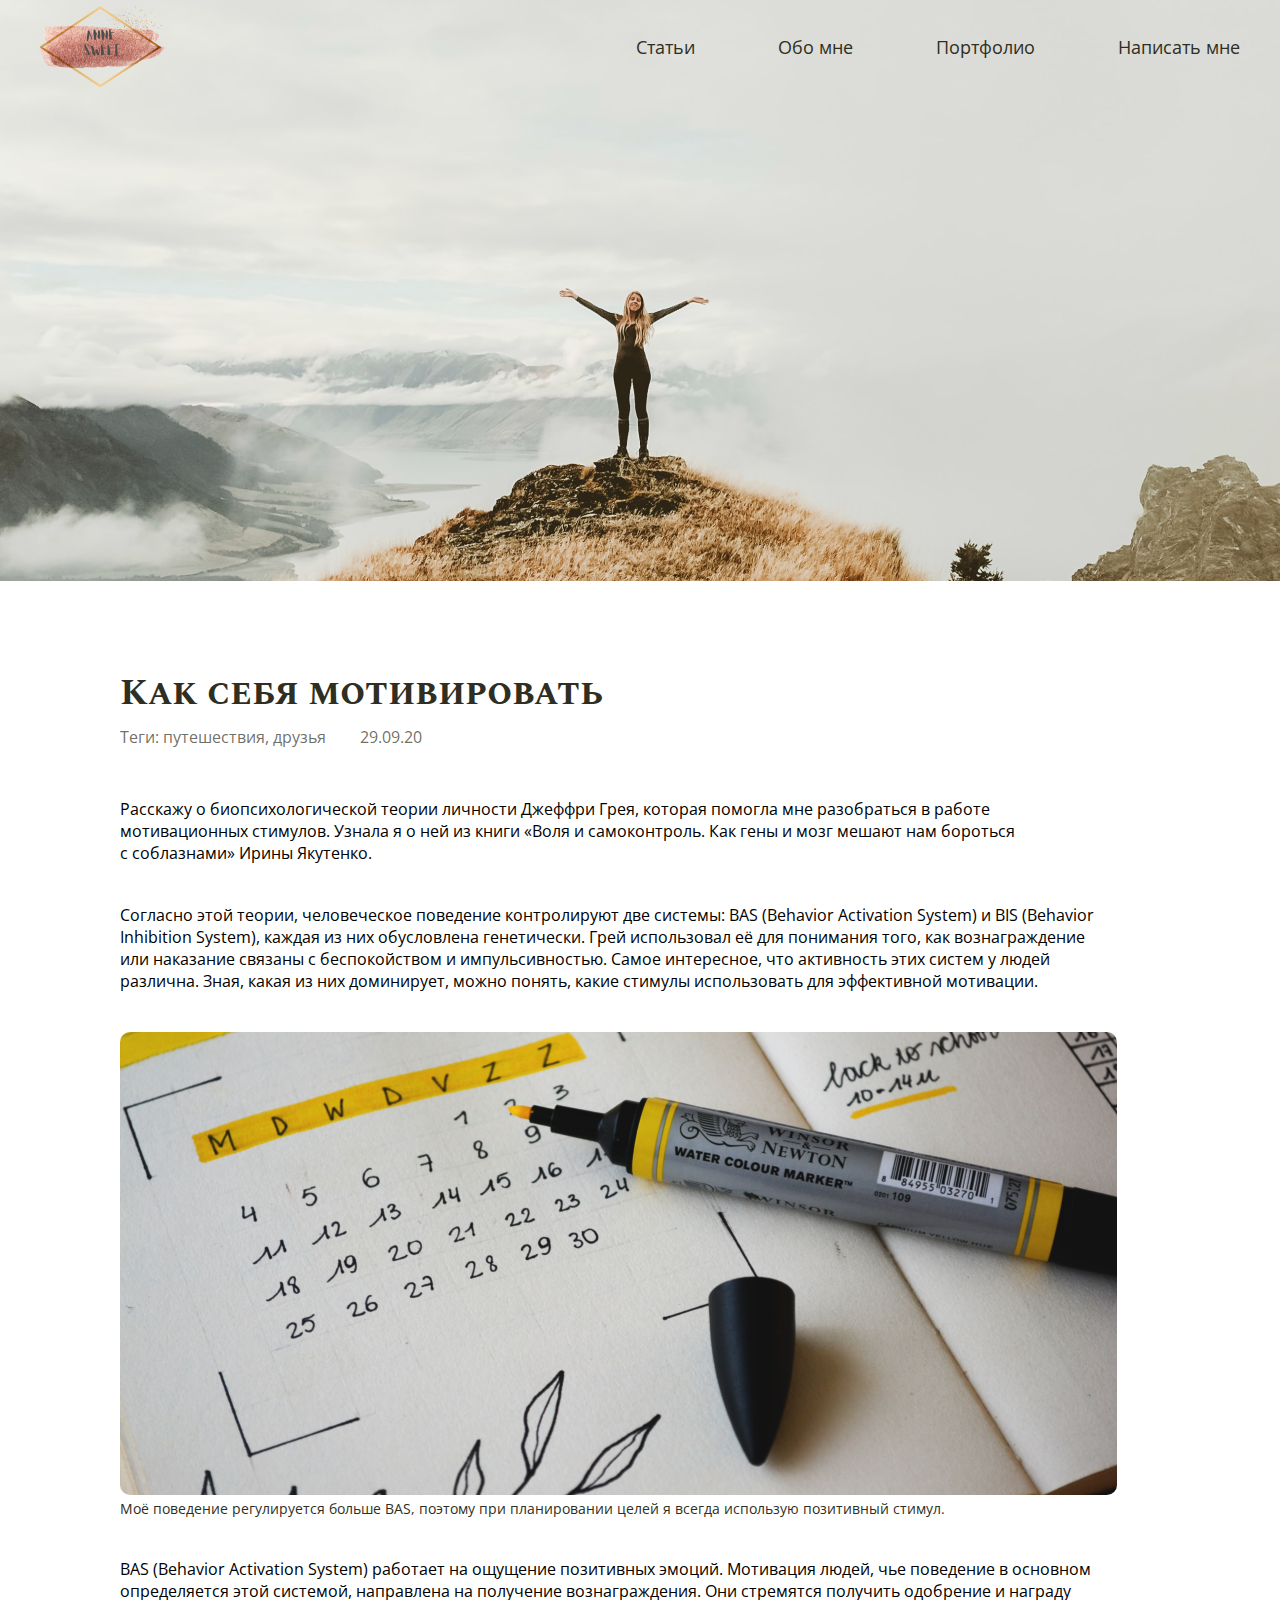
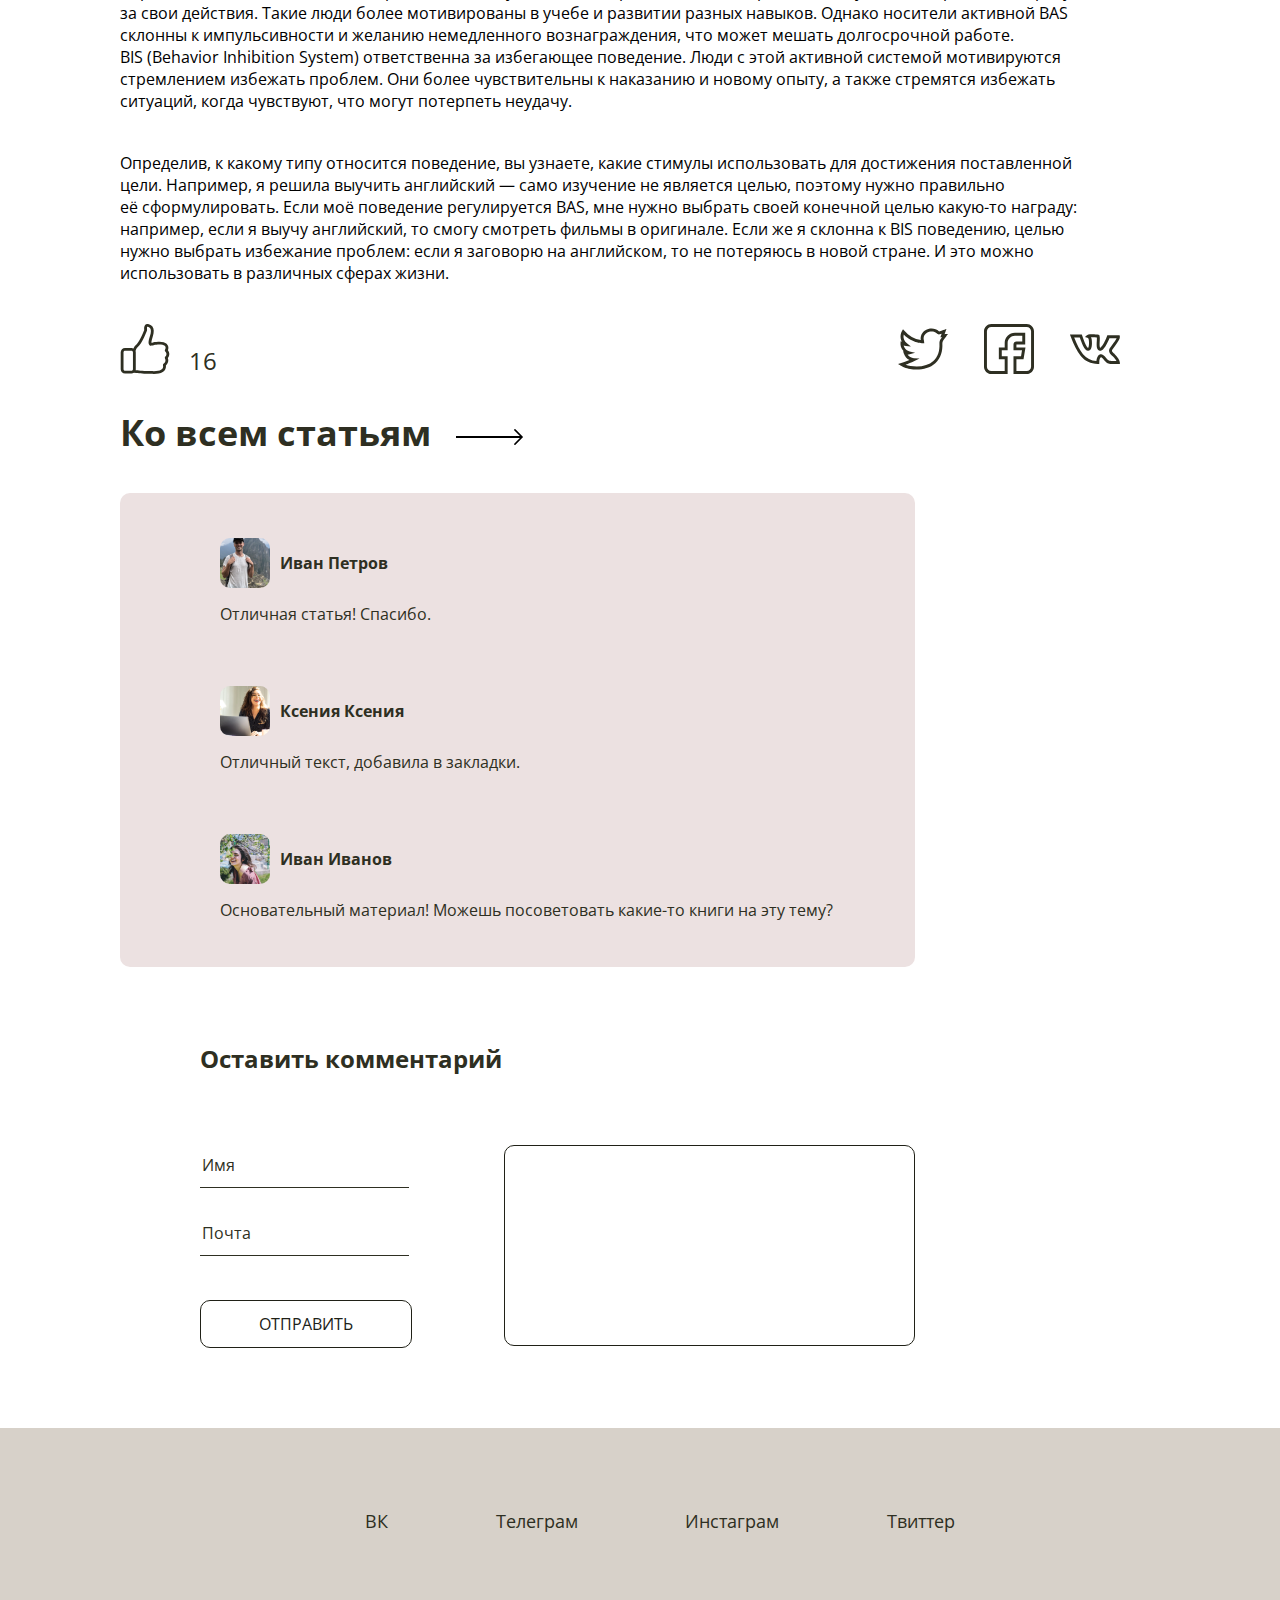
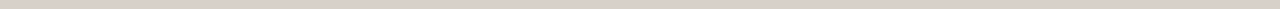
==== index2.html @ 56de4f31 "151020" ====
<!DOCTYPE html>
<html lang="ru">

<head>
  <meta charset="UTF-8">
  <meta name="viewport" content="width-device-width, initial-scale=1.0">
  <title>Сайт Заверстаю</title>
  <link rel="stylesheet" href="style.css">
</head>

<body>
  <header class="header-2">
    <div class="wrapper">

      <div class="header__wrapper">
        <div class="header__logo">
          <a href="./index.html" class="logo__link"><img src="./image/annesweet_logo.png" alt="annesweet logo"
              class="header__logo-pic"></a>
        </div>

        <nav class="header__nav">
          <ul class="header__list">
            <li class="header__item">
              <a href="./index.html#first__section" class="header__link">Статьи</a>
            </li>
            <li class="header__item">
              <a href="./index.html#second__section" class="header__link">Обо мне</a>
            </li>
            <li class="header__item">
              <a href="./index.html#third__section" class="header__link">Портфолио</a>
            </li>
            <li class="header__item header__last__item">
              <a href="./index.html#fourth__section" class="header__link">Написать мне</a>
            </li>
          </ul>
        </nav>
      </div>

    </div>
  </header>
  <main class="main">
    <section class="wrapper-2">
      <div class="main__head__wrapper-2">
        <h1 class="main__head__title-2">Как себя мотивировать</h1>
        <div class="main__undertitle__wrapper">
          <span class="undertitle">
            Теги: путешествия, друзья
          </span>
          <time class="undertitle">
            29.09.20
          </time>
        </div>
      </div>
      <div class="main__body__wrapper-2">
        <p class="main__page">Расскажу о биопсихологической теории личности Джеффри Грея, которая помогла мне
          разобраться в работе<br>
          мотивационных стимулов. Узнала я о ней из книги «Воля и самоконтроль. Как гены и мозг мешают нам бороться<br>
          с соблазнами» Ирины Якутенко.
        </p>
        <p class="main__page">
          Согласно этой теории, человеческое поведение контролируют две системы: BAS (Behavior Activation System) и BIS
          (Behavior<br>
          Inhibition System), каждая из них обусловлена генетически. Грей использовал её для понимания того, как
          вознаграждение<br>
          или наказание связаны с беспокойством и импульсивностью. Самое интересное, что активность этих систем у
          людей<br>
          различна. Зная, какая из них доминирует, можно понять, какие стимулы использовать для эффективной мотивации.
        </p>
        <figure class="main__image">
          <img src="./image/motivation.png" alt="calendar">
          <figcaption class="main__figcaption">Моё поведение регулируется больше BAS, поэтому при планировании целей я
            всегда использую позитивный стимул.</figcaption>
        </figure>
        <p class="main__page">
          BAS (Behavior Activation System) работает на ощущение позитивных эмоций. Мотивация людей, чье поведение в
          основном<br>
          определяется этой системой, направлена на получение вознаграждения. Они стремятся получить одобрение и
          награду<br>
          за свои действия. Такие люди более мотивированы в учебе и развитии разных навыков. Однако носители активной
          BAS<br>
          склонны к импульсивности и желанию немедленного вознаграждения, что может мешать долгосрочной работе.<br>
          BIS (Behavior Inhibition System) ответственна за избегающее поведение. Люди с этой активной системой
          мотивируются<br>
          стремлением избежать проблем. Они более чувствительны к наказанию и новому опыту, а также стремятся
          избежать<br>
          ситуаций, когда чувствуют, что могут потерпеть неудачу.
        </p>
        <p class="main__page">
          Определив, к какому типу относится поведение, вы узнаете, какие стимулы использовать для достижения
          поставленной<br>
          цели. Например, я решила выучить английский — само изучение не является целью, поэтому нужно правильно<br>
          её сформулировать. Если моё поведение регулируется BAS, мне нужно выбрать своей конечной целью какую-то
          награду:<br>
          например, если я выучу английский, то смогу смотреть фильмы в оригинале. Если же я склонна к BIS поведению,
          целью<br>
          нужно выбрать избежание проблем: если я заговорю на английском, то не потеряюсь в новой стране. И это
          можно<br>
          использовать в различных сферах жизни.
        </p>
      </div>
      <div class="main__foot__wrapper-2">
        <div class="like__wrap">
          <button class="like" type="button"></button>
          <span class="likes__number">16</span>
        </div>
        <div class="social">
          <a href="#" class="social__link"><img src="./image/twitter.svg" alt="twitter"></a>
          <a href="#" class="social__link"><img src="./image/facebook.svg" alt="facebook"></a>
          <a href="#" class="social__link"><img src="./image/vk.svg" alt="vk"></a>
        </div>
      </div>
      <div class="main__underfoot__wrapper-2">
        <h2 class="main__foot__title">Ко всем статьям</h2>
        <a href="./index.html#first__section" class="arrow__link">
          <div class="arrow"></div>
        </a>
      </div>
    </section>
    <section class="wrapper-2">
      <div class="main__comment__wrapper">
        <div class="main__comment">
          <ul class="comment-list">
            <li>
              <div class="comment__image">
                <img src="./image/ivanpetrov.png" alt="avatar" class="comment-img">
                <h4 class="comment-title">Иван Петров</h4>
              </div>
              <p class="comment__page page-1">
                Отличная статья! Спасибо.
              </p>
            </li>
            <li>
              <div class="comment__image">
                <img src="./image/ksenia.png" alt="avatar" class="comment-img">
                <h4 class="comment-title">Ксения Ксения</h4>
              </div>
              <p class="comment__page page-2">
                Отличный текст, добавила в закладки.
              </p>
            </li>
            <li>
              <div class="comment__image">
                <img src="./image/ivanivanov.png" alt="avatar" class="comment-img">
                <h4 class="comment-title">Иван Иванов</h4>
              </div>
              <p class="comment__page">
                Основательный материал! Можешь посоветовать какие-то книги на эту тему?
              </p>
            </li>
          </ul>
        </div>
        <div class="main__comment__form">
          <h3>Оставить комментарий</h3>
          <form action="#" method="POST" class="form">
            <div class="main__form__wrap">
              <div class="input__wrap-2">
                <label for="name-field" class="main__form__title">
                  Ваше имя
                </label>
                <input type="text" name="name" id="name-field" class="input-2 input-name" placeholder="Имя">
                <label for="login-field" class="main__form__title">
                  Почта
                </label><br>
                <input type="text" name="login" id="login-field" class="input-2 input-login" placeholder="Почта">
              </div>
              <div class="input__wrap-2 last__input__wrap-2">
                <label for="comment-field" class="main__form__title">
                  Сообщение
                </label>
                <textarea maxlength="200" minlength="10" rows="13" name="comment" id="comment-field"
                  class="big__input-2" placeholder="Написать комментарий...">
                    </textarea>
              </div>
            </div>
            <div class="submit__wrap-2">
              <input type="submit" value="ОТПРАВИТЬ" class="submit">
            </div>
          </form>
        </div>
      </div>
    </section>
  </main>
  <footer class="footer">
    <div class="wrapper">
      <div class="footer__wrapper">
        <ul class="footer__list">
          <li class="footer__item">
            <a href="#1" class="footer__link">ВК</a>
          </li>
          <li class="footer__item">
            <a href="#1" class="footer__link">Телеграм</a>
          </li>
          <li class="footer__item">
            <a href="#1" class="footer__link">Инстаграм</a>
          </li>
          <li class="footer__item">
            <a href="#1" class="footer__link">Твиттер</a>
          </li>
        </ul>
      </div>
    </div>
  </footer>
  <link rel="stylesheet"
    href="https://fonts.googleapis.com/css2?family=Open+Sans:ital,wght@0,400;0,700;1,400&family=Roboto&family=Spectral+SC:wght@700&display=swap">
  <script src="script.js"></script>
  <script src="scriptcomment.js"></script>
</body>

</html>
---- style.css ----
body {
  margin: 0 auto;
  max-width: 1440px;
}
.wrapper {
  max-width: 1200px;
  margin: 0 auto;
}
.wrapper-2 {
  max-width: 1000px;
  margin: 0 auto 65px 120px;
}
.header__wrapper {
  display: flex;
  flex-wrap: wrap;
  justify-content: space-between;
  align-items: center;
  padding-top: 4px;
}
.main__undertitle__wrapper {
  margin-bottom: 50px;
}
.comment__image {
  width: 200px;
  display: flex;
  padding-left: 100px;
  padding-top: 45px;
  position: relative;
  margin-bottom: 15px;
}
.comment__page {
  margin-left: 100px;
  font-family: "Open Sans";
  font-size: 16px;
  color: #2E2F22;
  margin-top: 5px;
}

.main__comment {
  background: #ECE1E1;
  border-radius: 10px;
  min-height: 390px;
  padding-bottom: 30px;
}
.main__comment__form {
  padding-left: 80px;
}
.main__comment__form h3 {
  font-family: "Open Sans";
  font-weight: bold;
  font-size: 24px;
  color: #2E2F22;
  margin-top: 75px;
  margin-bottom: 70px;
}
.main__comment__wrapper {
  width: 795px;
}

.comment-img {
  width: 50px;
  height: 50px;
  margin-right: 15px;
  border-radius: 10px;
}
.comment-title {
  font-family: "Open Sans";
  font-weight: bold;
  font-size: 16px; 
  color: #2E2F22;
  position: absolute;
  top: 40%;
  padding-left: 60px;
}
.header {
  margin: 0;
  height: 581px;
  background: url(./image/header-bg.jpg) no-repeat center;

}
.header-2 {
  margin: 0;
  height: 581px;
  background: url(./image/header2-bg.png) no-repeat center;
}
.header__list {
  display: flex;
  flex-wrap: wrap;
  list-style-type: none;
}
.header__link {
  text-decoration: none;
  font-family: "Open Sans";
  font-size: 18px;
  line-height: 25px;
  color: #2E2F22;
}
.header__link:hover, .header__link:focus, .header__link:active {
opacity: 75%;
}
.header__item:not(.header__last__item) {
  margin-right: 83px;
}

.header__logo-pic {
  width: 130px;
  height: 83px;
}



.main {
  margin-top: 85px;
}
.main__head__wrapper {
  display: flex;
  flex-wrap: wrap;
  justify-content: space-between;
  align-items: center;
  margin-bottom: 50px; /*???*/
}
.main__head__title-2 {
  font-family: "Spectral SC";
  font-weight: bold;
  font-size: 36px;
  color: #2E2F22;
  margin-bottom: 5px;
}
.main__head__title {
  font-family: "Spectral SC";
  font-weight: bold;
  font-size: 36px;
  color: #2E2F22;
}

option {
  font-family: "Open Sans";
  font-size: 16px;
  color: #2E2F22;
}
select {
  background: url(./image/select.svg) no-repeat 90% 50% #D7D1C9;
  border-radius: 10px; 
  border: none;
  appearance: none;
  font-family: "Open Sans";
  font-size: 16px;
  color: #2E2F22;
  padding: 12px 75px 12px 20px;
}
.main__underpage__wrapper {
  display: flex;
  flex-wrap: wrap;
  justify-content: space-between;
}
.main__image img {
  border-radius: 10px;
}
.main__body__wrapper {
  display: flex;
  flex-wrap: wrap;
  justify-content: space-between;
  margin-bottom: 104px;
}
.main__figcaption {
  margin-bottom: 40px;
}
.relative__pictures {
  position: relative;
  width: 100%;
}
.absolute {
  position: absolute;
  color: white;
  width: 430px;
  padding-top: 330px;
  padding-left: 82px;
}
.big__articles {
  padding-top: 62px;
  position: relative;
}
.main__body__title {
  font-family: "Spectral SC";
  font-weight: bold;
  font-size: 18px;
  color: #2E2F22;
}
.main__page {
  font-family: "Open Sans";
  font-size: 16px;
  margin-bottom: 40px;
}
.underpage {
  font-family: "Open Sans";
  font-size: 16px;
  color: rgba(46, 47, 34, 0.7);
}
.undertitle {
  font-family: "Open Sans";
  font-size: 16px;
  color: rgba(46, 47, 34, 0.7);
  margin-right: 30px;
}
.big__title {
  font-family: "Spectral SC";
  font-weight: bold;
  font-size: 20px;
  color: white;
}
.main__image {
  margin-left: 0;
}
.main__figcaption {
  font-family: "Open Sans";
  font-size: 14px;
  color: #2E2F22;
}
.like {
  outline: none;
  border: none;
  background-color: white;
  cursor: pointer;
  background-image: url(./image/like.svg);
  width: 50px;
  height: 50px;
}
.arrow {
 position: relative;
 border-top: 2px solid black;
 height: 0;
 width: 65px;
 margin-top: 58px;
 margin-left: 25px;
}
.arrow:after {
  position: absolute;
  content: "";
  top: -7px;
  right: 0px;
  width: 10px;
  height: 10px;
  border-radius: 10%;
  border-top: 2px solid black;
  border-right: 2px solid black;
  transform: rotate(45deg);
}
.main__underfoot__wrapper-2 {
  width: 440px;
  height: 50px;
  display: flex;
  flex-wrap: no-wrap;
}
.social img {
  width: 50px;
  height: 50px;
}
.social__link {
  margin-left: 32px;

}
.likes__number {
  margin-left: 15px;
  vertical-align: bottom;
  font-family: "Open Sans";
  font-size: 24px;
  color: #2E2F22;
}
.main__foot__wrapper-2 {
  display: flex;
  flex-wrap: no-wrap;
  justify-content: space-between;
}
.main__foot__title {
  font-family: "Open Sans";
  font-weight: bold;
  font-size: 36px;
  color: #2E2F22;
}
.big__underpage {
  font-family: "Open Sans";
  font-size: 16px;
  color: rgba(255, 255, 255, 0.7);
}
.big__page {
  font-family: "Open Sans";
  font-size: 18px;
  color: white;
}
.button {
  text-decoration: none;
  font-family: "Open Sans";
  font-size: 16px;
  color: #202117;
  padding: 12px 58px;
  border: 1px solid #202117;
  border-radius: 10px;
}
.main__footer__wrapper {
  text-align: center;
  margin-bottom: 85px;
  margin-top: 85px;
}
.center__title {
  text-align: center;
}
.aboutme__body__wrapper {
  display: flex;
  flex-wrap: no-wrap;
  justify-content: space-between;
  max-width: 1180px;
  flex-direction: row;
}
.aboutme__text__wrapper {
  margin-left: auto;
  margin-right: 0;
  display: flex;
  flex-wrap: no-wrap;
  justify-content: space-between;
  flex-direction: column;
}
.aboutme__page {
  font-family: "Open Sans";
  font-size: 16px;
  line-height: 26px;
  color: #2E2F22;
}
blockquote {
  font-family: "Open Sans";
  font-style: italic;
  font-size: 30px;
  color: #2E2F22;
  margin-right: 0;
  margin-left: 0;
  
}
.blockquote {
  position: relative;
}

.blockquote::before {
  content: "";
  position: absolute;
  top: 5px;
  left: -20px;
  height: 215px;
  border-left: 3px solid #D7D1C9;
}
.second__section {
  margin-bottom: 85px;
}
.second__absolute {
  position: absolute;
}
.main__pic__book {
  filter: drop-shadow(0px 4px 4px rgba(0, 0, 0, 0.25));
}
.main__pic {
  border-radius: 10px;
}
.wrapper__portfolio__text {
  position: absolute;
  text-align: center;
  top: 40%;
  transform: translate(-50%, -40%);
  left: 50%;
  width: 387px;
}
.wrapper__portfolio__text2 {
  position: absolute;
  text-align: center;
  top: 50%;
  transform: translate(-50%, -50%);
  left: 50%;
  width: 387px;
  color: white;
}
.portfolio__body__articles {
  width: 387px;
  position: relative;
}
.portfolio__body__title4 {
  font-family: "Spectral SC";
  font-weight: bold;
  font-size: 18px;  
  color: #2E2F22;
}
.portfolio__body__title3 {
  font-family: "Spectral SC";
  font-weight: bold;
  font-size: 20px;  
  color: #2E2F22;
}
.portfolio__body__page {
font-family: "Open Sans";
font-size: 16px;
color: #2E2F22;
line-height: 150%;
}
.portfolio__body__wrapper {
  display: flex;
  flex-wrap: no-wrap;
  justify-content: space-between;
}
.center__title {
  margin-bottom: 50px;
}
.portfolio__body__title4__second {
  font-family: "Spectral SC";
  font-weight: bold;
  font-size: 18px;  
  color: white;
  width: 387px;
}
.portfolio__body__title3__second {
  font-family: "Spectral SC";
  font-weight: bold;
  font-size: 20px;  
  color: white;
  width: 387px;
}
.portfolio__body__page__second {
  font-family: "Open Sans";
  font-size: 16px;
  color: white;
  line-height: 150%;
}


.writeme__body__wrapper {
  background: url(./image/form-bg.jpg) no-repeat center;
  margin: 0;
  height: 637px;
}
.form__wrap {
  width: 840px;
  margin: 0 auto;

  display: flex;
  flex-wrap: wrap;
  justify-content: space-between;
}
.input {
  background: rgba(255, 255, 255, 0.4);
  border: 1px solid #202117;
  border-radius: 10px;
  width: 407px;
  height: 65px;
  margin-top: 12px;
  margin-bottom: 20px;
}
.input::placeholder {
  padding-left: 20px;
  font-family: "Open Sans";
  font-size: 16px;
  color: #202117;
  opacity: 0.7;
}
.input__wrap:not(.last__input__wrap) {
  margin-top: 53px;
}

.big__input {
  background: rgba(255, 255, 255, 0.4);
  border: 1px solid #202117;
  border-radius: 10px;
  resize: none;
  width: 837px;
  margin-top: 12px;
}
.big__input::placeholder {
  padding-left: 20px;
  padding-top: 20px;
  font-family: "Open Sans";
  font-size: 16px;
  color: #202117;
  opacity: 0.7;
}
.submit {
  text-decoration: none;
  font-family: "Open Sans";
  font-size: 16px;
  color: #202117;
  padding: 12px 58px;
  border: 1px solid #202117;
  border-radius: 10px;
  background: rgba(255, 255, 255, 0);
}
.submit__wrap {
  text-align: center;
  margin: 20px auto 0 auto;
}
.submit__wrap-2 {
  margin-top: -50px;
}

.footer {
  margin: 80px 0 0 0;
  background-color: #D7D1C9;
  height: 181px;
}
.footer__list {
  display: flex;
  flex-wrap: wrap;
  list-style-type: none;
  justify-content: space-between;
}
.footer__link {
  text-decoration: none;
  font-family: Open Sans;
  font-size: 18px;
  color: #2E2F22;
}
.footer__link:hover, .footer__link:focus, .footer__link:active {
opacity: 75%;
}
.footer__wrapper {
  max-width: 630px;
  margin: 0 auto;
  padding-top: 65px;
}
.main__form__title {
  display: none;
}
.input-2 {
  width: 205px;
  border: none;
  border-bottom: 1px solid #2E2F22;
  height: 40px;
  margin-bottom: 25px;
  outline: none;
  cursor: pointer;

}
.input-2::placeholder {
  font-family: "Open Sans";
  font-size: 16px;
  color: #2E2F22;

}
.main__form__wrap {
  display: flex;
  justify-content: space-between;
  flex-wrap: nowrap;
}
.big__input-2 {
  border: 1px solid #202117;
  border-radius: 10px;
  resize: none;
  width: 405px;
}
.big__input-2::placeholder {
  font-family: "Open Sans";
  font-size: 16px;
  color: #2E2F22;
  padding-left: 20px;
  padding-top: 20px;
}
.hidden__title {
  display: none;
}
.first__section a {
  text-decoration: none;
}
.added {
  background-color: black;
}
.comment-list {
  list-style: none;
  margin: 0;
  padding: 0;
}
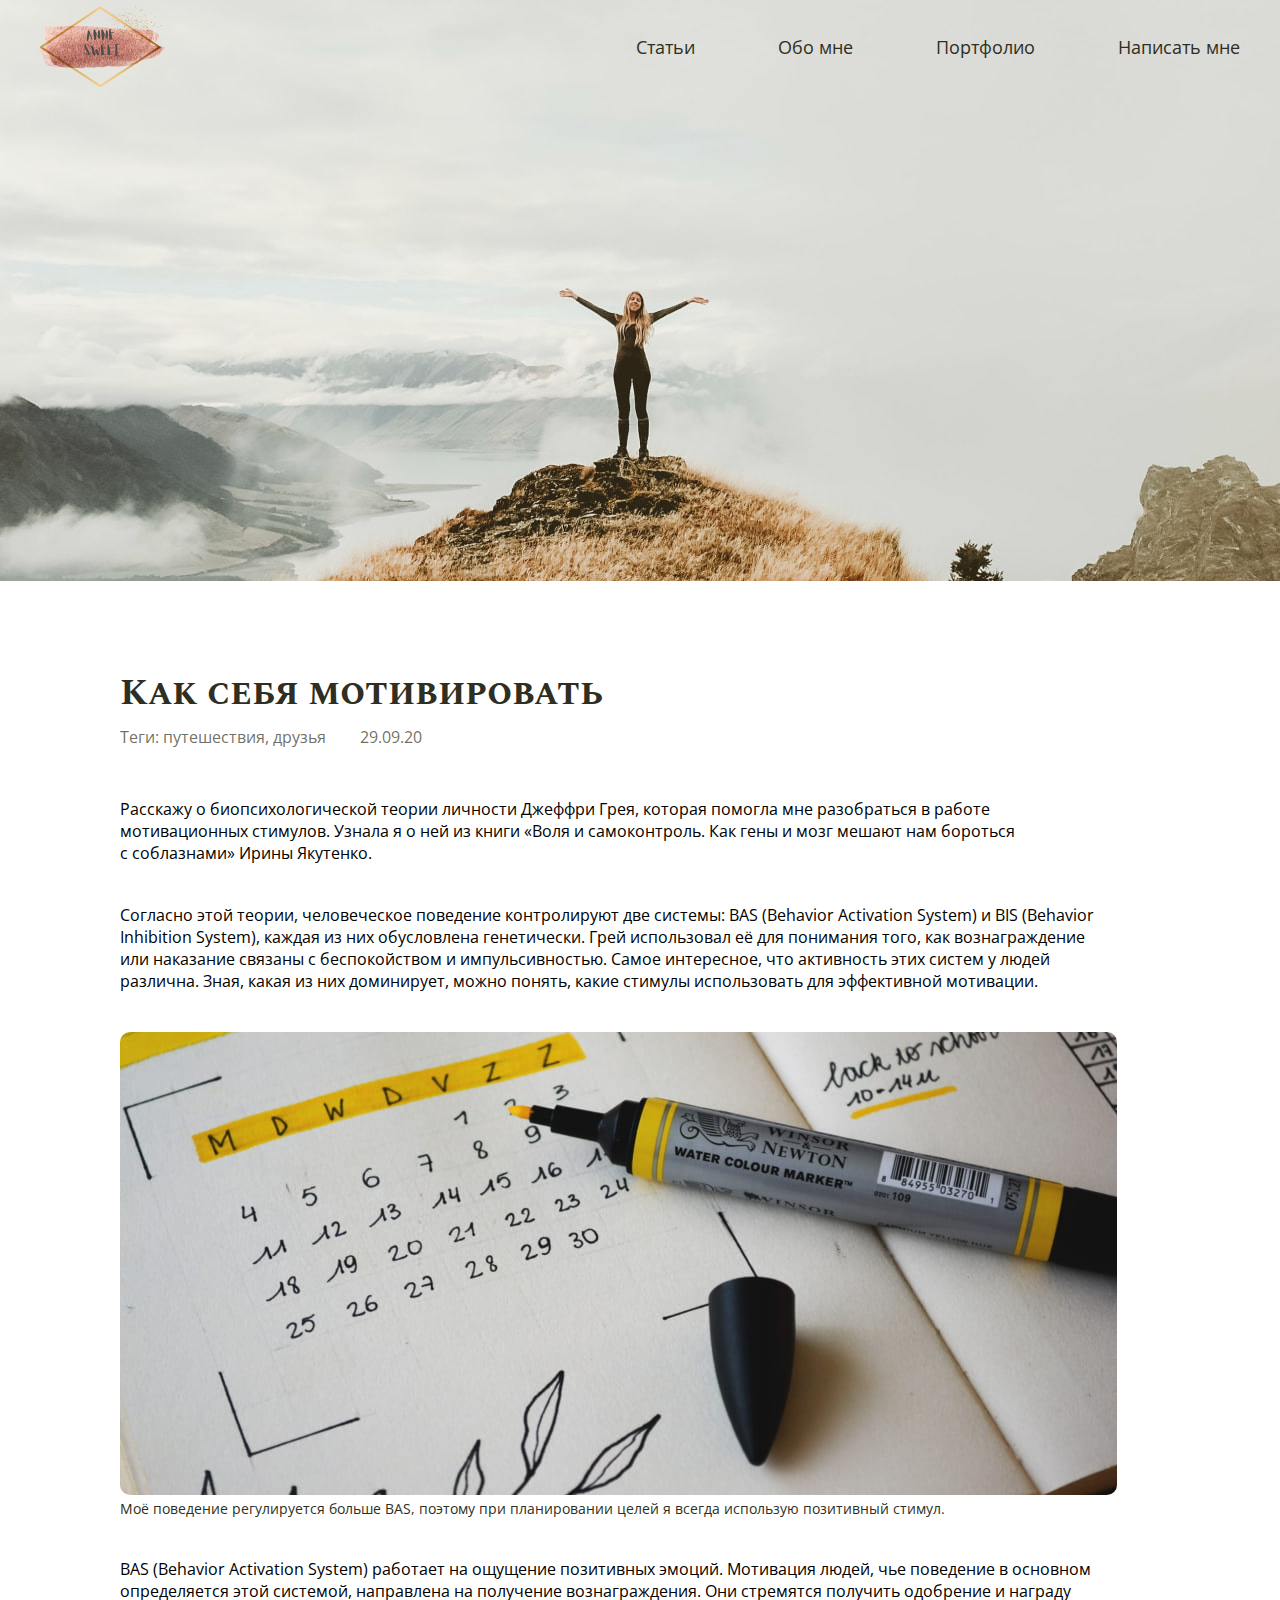
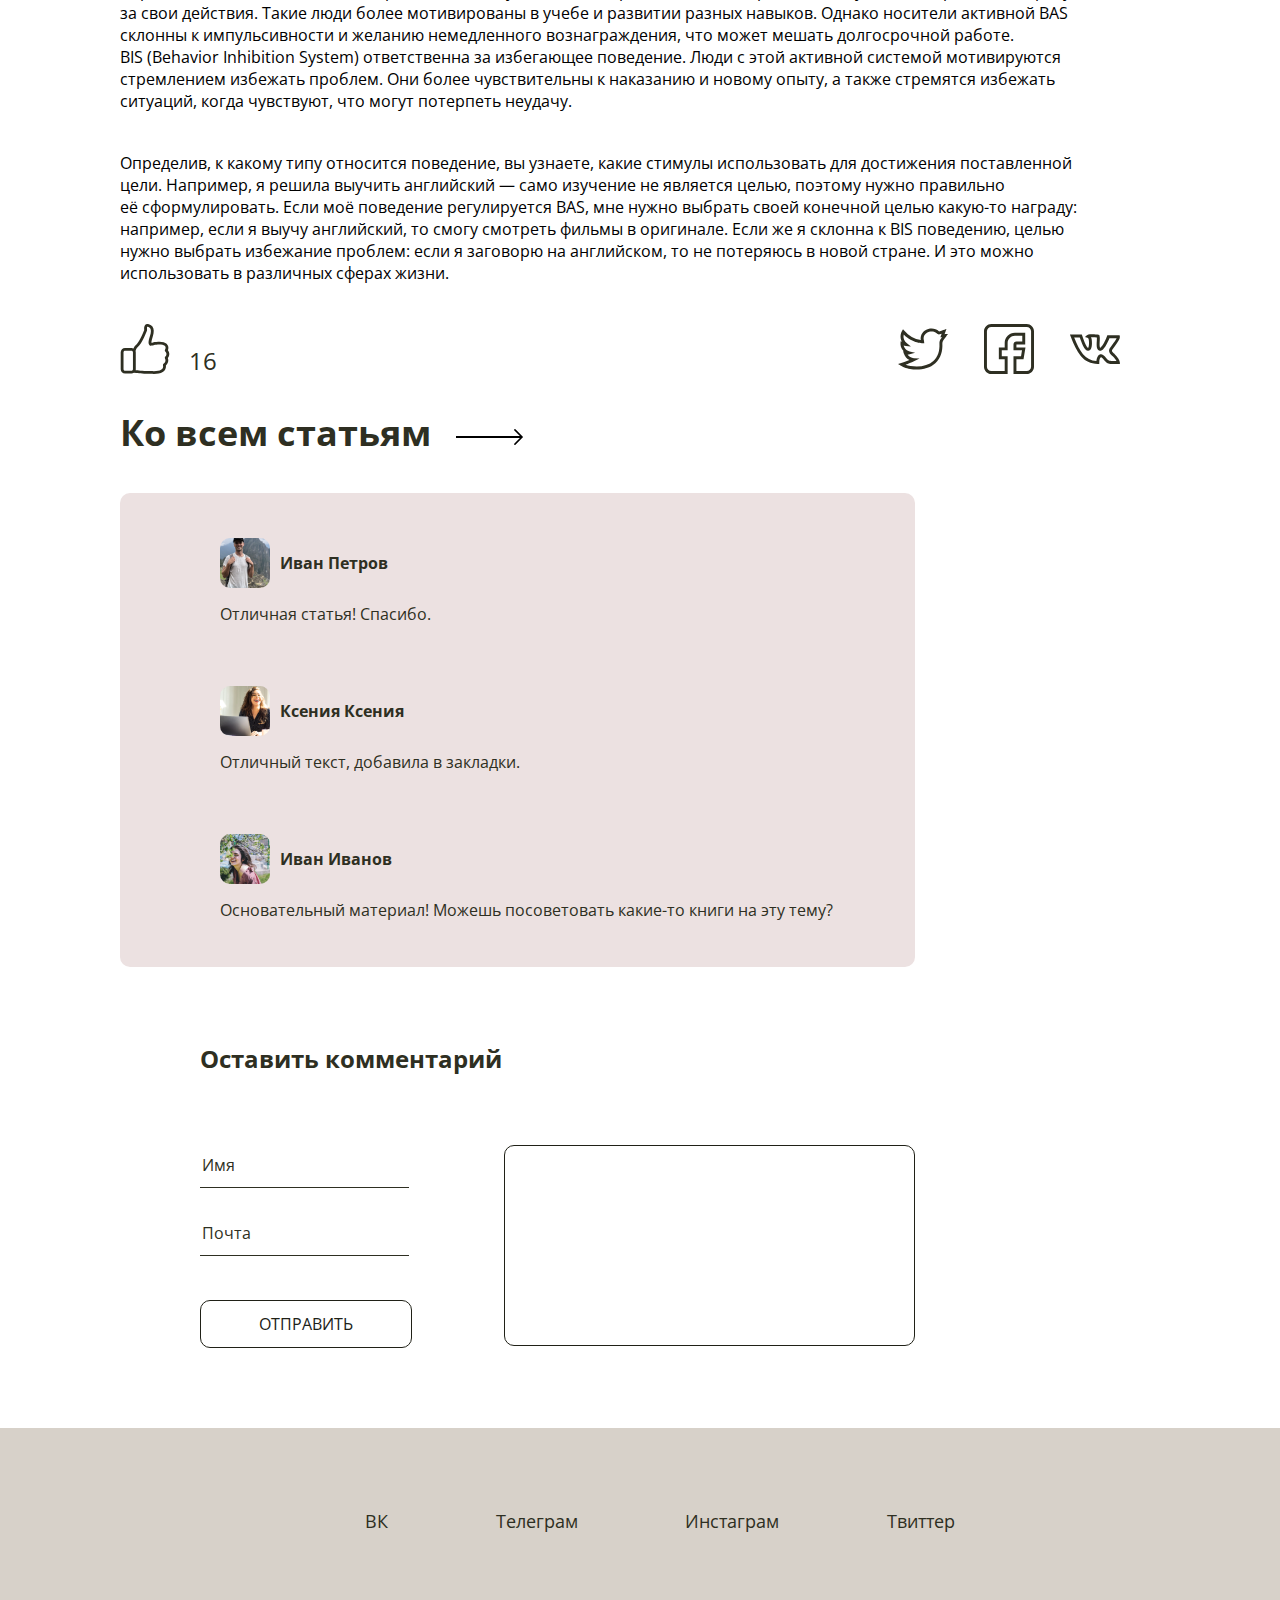
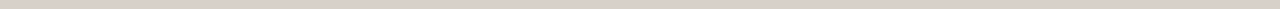
==== commit e0dcb8f9: "151020" ====
--- a/index2.html
+++ b/index2.html
@@ -5,7 +5,7 @@
   <meta charset="UTF-8">
   <meta name="viewport" content="width-device-width, initial-scale=1.0">
   <title>Сайт Заверстаю</title>
-  <link rel="stylesheet" href="style.css">
+  <link rel="stylesheet" href="styles/style.css">
 </head>
 
 <body>
@@ -67,7 +67,7 @@
           различна. Зная, какая из них доминирует, можно понять, какие стимулы использовать для эффективной мотивации.
         </p>
         <figure class="main__image">
-          <img src="./image/motivation.png" alt="calendar">
+          <img src="./image/motivation.jpg" alt="calendar">
           <figcaption class="main__figcaption">Моё поведение регулируется больше BAS, поэтому при планировании целей я
             всегда использую позитивный стимул.</figcaption>
         </figure>
--- a/styles/style.css
+++ b/styles/style.css
@@ -0,0 +1,572 @@
+body {
+  margin: 0 auto;
+  max-width: 1440px;
+}
+.wrapper {
+  max-width: 1200px;
+  margin: 0 auto;
+}
+.wrapper-2 {
+  max-width: 1000px;
+  margin: 0 auto 65px 120px;
+}
+.header__wrapper {
+  display: flex;
+  flex-wrap: wrap;
+  justify-content: space-between;
+  align-items: center;
+  padding-top: 4px;
+}
+.main__undertitle__wrapper {
+  margin-bottom: 50px;
+}
+.comment__image {
+  width: 200px;
+  display: flex;
+  padding-left: 100px;
+  padding-top: 45px;
+  position: relative;
+  margin-bottom: 15px;
+}
+.comment__page {
+  margin-left: 100px;
+  font-family: "Open Sans";
+  font-size: 16px;
+  color: #2E2F22;
+  margin-top: 5px;
+}
+
+.main__comment {
+  background: #ECE1E1;
+  border-radius: 10px;
+  min-height: 390px;
+  padding-bottom: 30px;
+}
+.main__comment__form {
+  padding-left: 80px;
+}
+.main__comment__form h3 {
+  font-family: "Open Sans";
+  font-weight: bold;
+  font-size: 24px;
+  color: #2E2F22;
+  margin-top: 75px;
+  margin-bottom: 70px;
+}
+.main__comment__wrapper {
+  width: 795px;
+}
+
+.comment-img {
+  width: 50px;
+  height: 50px;
+  margin-right: 15px;
+  border-radius: 10px;
+}
+.comment-title {
+  font-family: "Open Sans";
+  font-weight: bold;
+  font-size: 16px; 
+  color: #2E2F22;
+  position: absolute;
+  top: 40%;
+  padding-left: 60px;
+}
+.header {
+  margin: 0;
+  height: 581px;
+  background: url(/image/header-bg.jpg) no-repeat center;
+
+}
+.header-2 {
+  margin: 0;
+  height: 581px;
+  background: url(/image/header2-bg.jpg) no-repeat center;
+}
+.header__list {
+  display: flex;
+  flex-wrap: wrap;
+  list-style-type: none;
+}
+.header__link {
+  text-decoration: none;
+  font-family: "Open Sans";
+  font-size: 18px;
+  line-height: 25px;
+  color: #2E2F22;
+}
+.header__link:hover, .header__link:focus, .header__link:active {
+opacity: 75%;
+}
+.header__item:not(.header__last__item) {
+  margin-right: 83px;
+}
+
+.header__logo-pic {
+  width: 130px;
+  height: 83px;
+}
+
+
+
+.main {
+  margin-top: 85px;
+}
+.main__head__wrapper {
+  display: flex;
+  flex-wrap: wrap;
+  justify-content: space-between;
+  align-items: center;
+  margin-bottom: 50px; /*???*/
+}
+.main__head__title-2 {
+  font-family: "Spectral SC";
+  font-weight: bold;
+  font-size: 36px;
+  color: #2E2F22;
+  margin-bottom: 5px;
+}
+.main__head__title {
+  font-family: "Spectral SC";
+  font-weight: bold;
+  font-size: 36px;
+  color: #2E2F22;
+}
+
+option {
+  font-family: "Open Sans";
+  font-size: 16px;
+  color: #2E2F22;
+}
+select {
+  background: url(/image/select.svg) no-repeat 90% 50% #D7D1C9;
+  border-radius: 10px; 
+  border: none;
+  appearance: none;
+  font-family: "Open Sans";
+  font-size: 16px;
+  color: #2E2F22;
+  padding: 12px 75px 12px 20px;
+}
+.main__underpage__wrapper {
+  display: flex;
+  flex-wrap: wrap;
+  justify-content: space-between;
+}
+.main__image img {
+  border-radius: 10px;
+}
+.main__body__wrapper {
+  display: flex;
+  flex-wrap: wrap;
+  justify-content: space-between;
+  margin-bottom: 104px;
+}
+.main__figcaption {
+  margin-bottom: 40px;
+}
+.relative__pictures {
+  position: relative;
+  width: 100%;
+}
+.absolute {
+  position: absolute;
+  color: white;
+  width: 430px;
+  padding-top: 330px;
+  padding-left: 82px;
+}
+.big__articles {
+  padding-top: 62px;
+  position: relative;
+}
+.main__body__title {
+  font-family: "Spectral SC";
+  font-weight: bold;
+  font-size: 18px;
+  color: #2E2F22;
+}
+.main__page {
+  font-family: "Open Sans";
+  font-size: 16px;
+  margin-bottom: 40px;
+}
+.underpage {
+  font-family: "Open Sans";
+  font-size: 16px;
+  color: rgba(46, 47, 34, 0.7);
+}
+.undertitle {
+  font-family: "Open Sans";
+  font-size: 16px;
+  color: rgba(46, 47, 34, 0.7);
+  margin-right: 30px;
+}
+.big__title {
+  font-family: "Spectral SC";
+  font-weight: bold;
+  font-size: 20px;
+  color: white;
+}
+.main__image {
+  margin-left: 0;
+}
+.main__figcaption {
+  font-family: "Open Sans";
+  font-size: 14px;
+  color: #2E2F22;
+}
+.like {
+  outline: none;
+  border: none;
+  background-color: white;
+  cursor: pointer;
+  background-image: url(/image/like.svg);
+  width: 50px;
+  height: 50px;
+}
+.arrow {
+ position: relative;
+ border-top: 2px solid black;
+ height: 0;
+ width: 65px;
+ margin-top: 58px;
+ margin-left: 25px;
+}
+.arrow:after {
+  position: absolute;
+  content: "";
+  top: -7px;
+  right: 0px;
+  width: 10px;
+  height: 10px;
+  border-radius: 10%;
+  border-top: 2px solid black;
+  border-right: 2px solid black;
+  transform: rotate(45deg);
+}
+.main__underfoot__wrapper-2 {
+  width: 440px;
+  height: 50px;
+  display: flex;
+  flex-wrap: no-wrap;
+}
+.social img {
+  width: 50px;
+  height: 50px;
+}
+.social__link {
+  margin-left: 32px;
+
+}
+.likes__number {
+  margin-left: 15px;
+  vertical-align: bottom;
+  font-family: "Open Sans";
+  font-size: 24px;
+  color: #2E2F22;
+}
+.main__foot__wrapper-2 {
+  display: flex;
+  flex-wrap: no-wrap;
+  justify-content: space-between;
+}
+.main__foot__title {
+  font-family: "Open Sans";
+  font-weight: bold;
+  font-size: 36px;
+  color: #2E2F22;
+}
+.big__underpage {
+  font-family: "Open Sans";
+  font-size: 16px;
+  color: rgba(255, 255, 255, 0.7);
+}
+.big__page {
+  font-family: "Open Sans";
+  font-size: 18px;
+  color: white;
+}
+.button {
+  text-decoration: none;
+  font-family: "Open Sans";
+  font-size: 16px;
+  color: #202117;
+  padding: 12px 58px;
+  border: 1px solid #202117;
+  border-radius: 10px;
+}
+.main__footer__wrapper {
+  text-align: center;
+  margin-bottom: 85px;
+  margin-top: 85px;
+}
+.center__title {
+  text-align: center;
+}
+.aboutme__body__wrapper {
+  display: flex;
+  flex-wrap: no-wrap;
+  justify-content: space-between;
+  max-width: 1180px;
+  flex-direction: row;
+}
+.aboutme__text__wrapper {
+  margin-left: auto;
+  margin-right: 0;
+  display: flex;
+  flex-wrap: no-wrap;
+  justify-content: space-between;
+  flex-direction: column;
+}
+.aboutme__page {
+  font-family: "Open Sans";
+  font-size: 16px;
+  line-height: 26px;
+  color: #2E2F22;
+}
+blockquote {
+  font-family: "Open Sans";
+  font-style: italic;
+  font-size: 30px;
+  color: #2E2F22;
+  margin-right: 0;
+  margin-left: 0;
+  
+}
+.blockquote {
+  position: relative;
+}
+
+.blockquote::before {
+  content: "";
+  position: absolute;
+  top: 5px;
+  left: -20px;
+  height: 215px;
+  border-left: 3px solid #D7D1C9;
+}
+.second__section {
+  margin-bottom: 85px;
+}
+.second__absolute {
+  position: absolute;
+}
+.main__pic__book {
+  filter: drop-shadow(0px 4px 4px rgba(0, 0, 0, 0.25));
+}
+.main__pic {
+  border-radius: 10px;
+}
+.wrapper__portfolio__text {
+  position: absolute;
+  text-align: center;
+  top: 40%;
+  transform: translate(-50%, -40%);
+  left: 50%;
+  width: 387px;
+}
+.wrapper__portfolio__text2 {
+  position: absolute;
+  text-align: center;
+  top: 50%;
+  transform: translate(-50%, -50%);
+  left: 50%;
+  width: 387px;
+  color: white;
+}
+.portfolio__body__articles {
+  width: 387px;
+  position: relative;
+}
+.portfolio__body__title4 {
+  font-family: "Spectral SC";
+  font-weight: bold;
+  font-size: 18px;  
+  color: #2E2F22;
+}
+.portfolio__body__title3 {
+  font-family: "Spectral SC";
+  font-weight: bold;
+  font-size: 20px;  
+  color: #2E2F22;
+}
+.portfolio__body__page {
+font-family: "Open Sans";
+font-size: 16px;
+color: #2E2F22;
+line-height: 150%;
+}
+.portfolio__body__wrapper {
+  display: flex;
+  flex-wrap: no-wrap;
+  justify-content: space-between;
+}
+.center__title {
+  margin-bottom: 50px;
+}
+.portfolio__body__title4__second {
+  font-family: "Spectral SC";
+  font-weight: bold;
+  font-size: 18px;  
+  color: white;
+  width: 387px;
+}
+.portfolio__body__title3__second {
+  font-family: "Spectral SC";
+  font-weight: bold;
+  font-size: 20px;  
+  color: white;
+  width: 387px;
+}
+.portfolio__body__page__second {
+  font-family: "Open Sans";
+  font-size: 16px;
+  color: white;
+  line-height: 150%;
+}
+
+
+.writeme__body__wrapper {
+  background: url(/image/form-bg.jpg) no-repeat center;
+  margin: 0;
+  height: 637px;
+}
+.form__wrap {
+  width: 840px;
+  margin: 0 auto;
+
+  display: flex;
+  flex-wrap: wrap;
+  justify-content: space-between;
+}
+.input {
+  background: rgba(255, 255, 255, 0.4);
+  border: 1px solid #202117;
+  border-radius: 10px;
+  width: 407px;
+  height: 65px;
+  margin-top: 12px;
+  margin-bottom: 20px;
+}
+.input::placeholder {
+  padding-left: 20px;
+  font-family: "Open Sans";
+  font-size: 16px;
+  color: #202117;
+  opacity: 0.7;
+}
+.input__wrap:not(.last__input__wrap) {
+  margin-top: 53px;
+}
+
+.big__input {
+  background: rgba(255, 255, 255, 0.4);
+  border: 1px solid #202117;
+  border-radius: 10px;
+  resize: none;
+  width: 837px;
+  margin-top: 12px;
+}
+.big__input::placeholder {
+  padding-left: 20px;
+  padding-top: 20px;
+  font-family: "Open Sans";
+  font-size: 16px;
+  color: #202117;
+  opacity: 0.7;
+}
+.submit {
+  text-decoration: none;
+  font-family: "Open Sans";
+  font-size: 16px;
+  color: #202117;
+  padding: 12px 58px;
+  border: 1px solid #202117;
+  border-radius: 10px;
+  background: rgba(255, 255, 255, 0);
+}
+.submit__wrap {
+  text-align: center;
+  margin: 20px auto 0 auto;
+}
+.submit__wrap-2 {
+  margin-top: -50px;
+}
+
+.footer {
+  margin: 80px 0 0 0;
+  background-color: #D7D1C9;
+  height: 181px;
+}
+.footer__list {
+  display: flex;
+  flex-wrap: wrap;
+  list-style-type: none;
+  justify-content: space-between;
+}
+.footer__link {
+  text-decoration: none;
+  font-family: Open Sans;
+  font-size: 18px;
+  color: #2E2F22;
+}
+.footer__link:hover, .footer__link:focus, .footer__link:active {
+opacity: 75%;
+}
+.footer__wrapper {
+  max-width: 630px;
+  margin: 0 auto;
+  padding-top: 65px;
+}
+.main__form__title {
+  display: none;
+}
+.input-2 {
+  width: 205px;
+  border: none;
+  border-bottom: 1px solid #2E2F22;
+  height: 40px;
+  margin-bottom: 25px;
+  outline: none;
+  cursor: pointer;
+
+}
+.input-2::placeholder {
+  font-family: "Open Sans";
+  font-size: 16px;
+  color: #2E2F22;
+
+}
+.main__form__wrap {
+  display: flex;
+  justify-content: space-between;
+  flex-wrap: nowrap;
+}
+.big__input-2 {
+  border: 1px solid #202117;
+  border-radius: 10px;
+  resize: none;
+  width: 405px;
+}
+.big__input-2::placeholder {
+  font-family: "Open Sans";
+  font-size: 16px;
+  color: #2E2F22;
+  padding-left: 20px;
+  padding-top: 20px;
+}
+.hidden__title {
+  display: none;
+}
+.first__section a {
+  text-decoration: none;
+}
+.added {
+  background-color: black;
+}
+.comment-list {
+  list-style: none;
+  margin: 0;
+  padding: 0;
+}
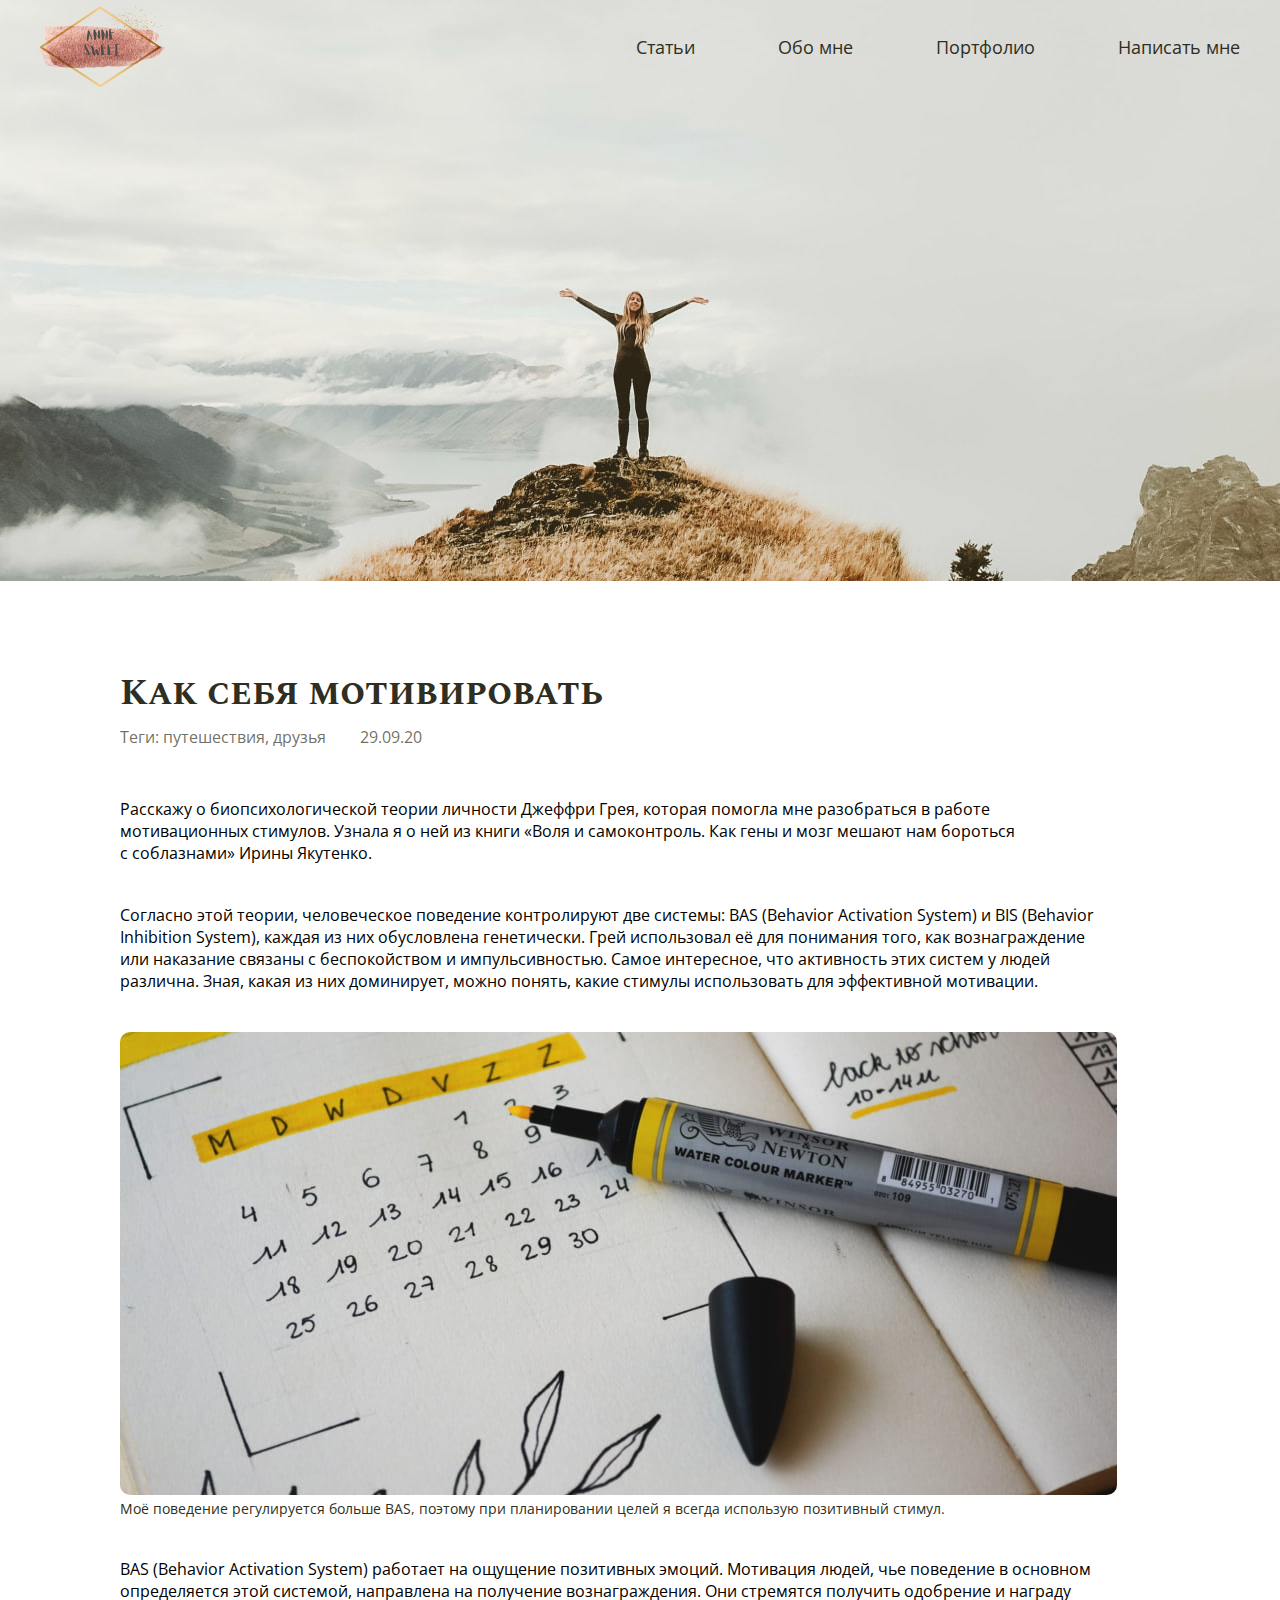
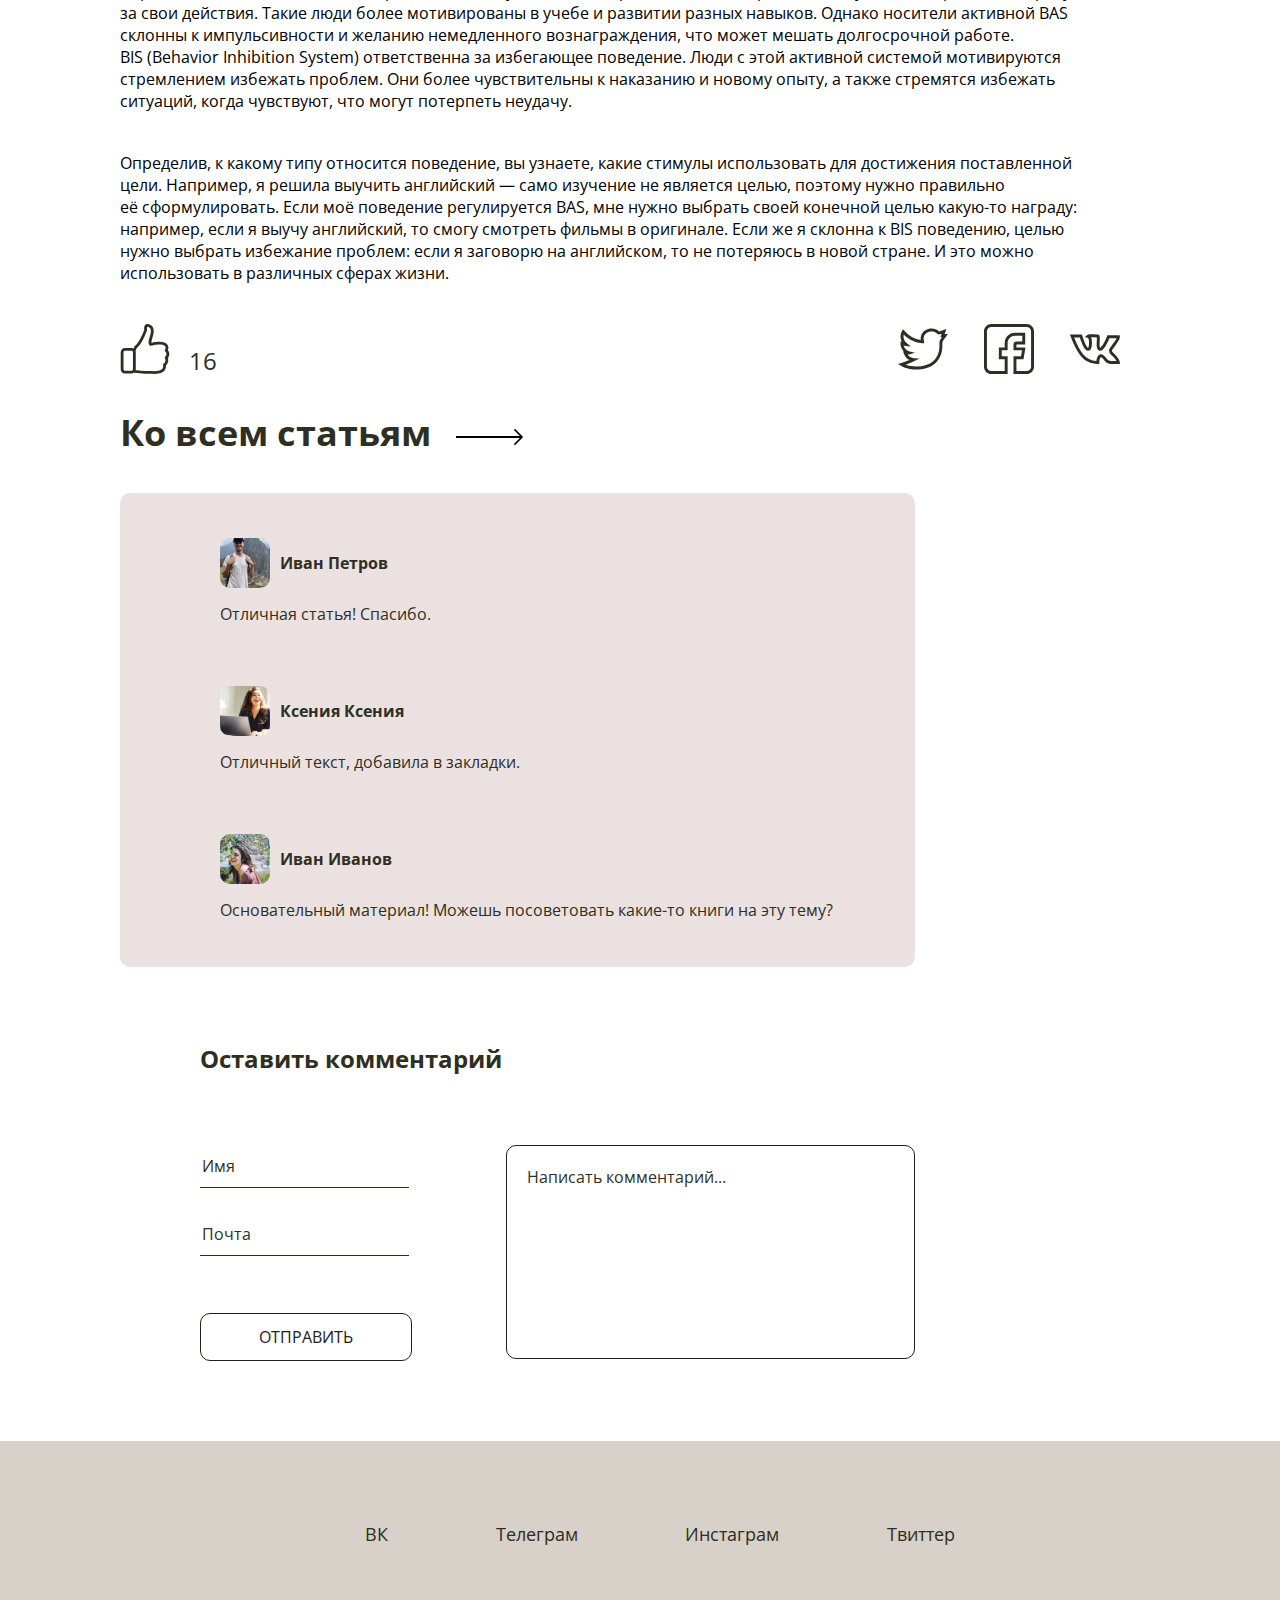
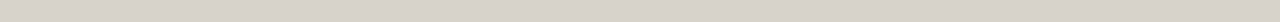
==== commit 18810980: "151020" ====
--- a/index2.html
+++ b/index2.html
@@ -14,23 +14,23 @@
 
       <div class="header__wrapper">
         <div class="header__logo">
-          <a href="./index.html" class="logo__link"><img src="./image/annesweet_logo.png" alt="annesweet logo"
+          <a href="index.html" class="logo__link"><img src="image/annesweet_logo.png" alt="annesweet logo"
               class="header__logo-pic"></a>
         </div>
 
         <nav class="header__nav">
           <ul class="header__list">
             <li class="header__item">
-              <a href="./index.html#first__section" class="header__link">Статьи</a>
+              <a href="index.html#first__section" class="header__link">Статьи</a>
             </li>
             <li class="header__item">
-              <a href="./index.html#second__section" class="header__link">Обо мне</a>
+              <a href="index.html#second__section" class="header__link">Обо мне</a>
             </li>
             <li class="header__item">
-              <a href="./index.html#third__section" class="header__link">Портфолио</a>
+              <a href="index.html#third__section" class="header__link">Портфолио</a>
             </li>
             <li class="header__item header__last__item">
-              <a href="./index.html#fourth__section" class="header__link">Написать мне</a>
+              <a href="index.html#fourth__section" class="header__link">Написать мне</a>
             </li>
           </ul>
         </nav>
@@ -46,7 +46,7 @@
           <span class="undertitle">
             Теги: путешествия, друзья
           </span>
-          <time class="undertitle">
+          <time datetime="2020.09.29" class="undertitle">
             29.09.20
           </time>
         </div>
@@ -67,7 +67,7 @@
           различна. Зная, какая из них доминирует, можно понять, какие стимулы использовать для эффективной мотивации.
         </p>
         <figure class="main__image">
-          <img src="./image/motivation.jpg" alt="calendar">
+          <img src="image/motivation.jpg" alt="calendar">
           <figcaption class="main__figcaption">Моё поведение регулируется больше BAS, поэтому при планировании целей я
             всегда использую позитивный стимул.</figcaption>
         </figure>
@@ -104,14 +104,14 @@
           <span class="likes__number">16</span>
         </div>
         <div class="social">
-          <a href="#" class="social__link"><img src="./image/twitter.svg" alt="twitter"></a>
-          <a href="#" class="social__link"><img src="./image/facebook.svg" alt="facebook"></a>
-          <a href="#" class="social__link"><img src="./image/vk.svg" alt="vk"></a>
+          <a href="#" class="social__link"><img src="image/twitter.svg" alt="twitter"></a>
+          <a href="#" class="social__link"><img src="image/facebook.svg" alt="facebook"></a>
+          <a href="#" class="social__link"><img src="image/vk.svg" alt="vk"></a>
         </div>
       </div>
       <div class="main__underfoot__wrapper-2">
         <h2 class="main__foot__title">Ко всем статьям</h2>
-        <a href="./index.html#first__section" class="arrow__link">
+        <a href="index.html#first__section" class="arrow__link">
           <div class="arrow"></div>
         </a>
       </div>
@@ -122,7 +122,7 @@
           <ul class="comment-list">
             <li>
               <div class="comment__image">
-                <img src="./image/ivanpetrov.png" alt="avatar" class="comment-img">
+                <img src="image/ivanpetrov.png" alt="avatar" class="comment-img">
                 <h4 class="comment-title">Иван Петров</h4>
               </div>
               <p class="comment__page page-1">
@@ -131,7 +131,7 @@
             </li>
             <li>
               <div class="comment__image">
-                <img src="./image/ksenia.png" alt="avatar" class="comment-img">
+                <img src="image/ksenia.png" alt="avatar" class="comment-img">
                 <h4 class="comment-title">Ксения Ксения</h4>
               </div>
               <p class="comment__page page-2">
@@ -140,7 +140,7 @@
             </li>
             <li>
               <div class="comment__image">
-                <img src="./image/ivanivanov.png" alt="avatar" class="comment-img">
+                <img src="image/ivanivanov.png" alt="avatar" class="comment-img">
                 <h4 class="comment-title">Иван Иванов</h4>
               </div>
               <p class="comment__page">
@@ -167,9 +167,8 @@
                 <label for="comment-field" class="main__form__title">
                   Сообщение
                 </label>
-                <textarea maxlength="200" minlength="10" rows="13" name="comment" id="comment-field"
-                  class="big__input-2" placeholder="Написать комментарий...">
-                    </textarea>
+                <textarea maxlength="200" minlength="10" rows="10" name="comment" id="comment-field"
+                  class="big__input-2" placeholder="Написать комментарий..."></textarea>
               </div>
             </div>
             <div class="submit__wrap-2">
--- a/styles/style.css
+++ b/styles/style.css
@@ -75,13 +75,13 @@
 .header {
   margin: 0;
   height: 581px;
-  background: url(/image/header-bg.jpg) no-repeat center;
+  background: url(../image/header-bg.jpg) no-repeat center;
 
 }
 .header-2 {
   margin: 0;
   height: 581px;
-  background: url(/image/header2-bg.jpg) no-repeat center;
+  background: url(../image/header2-bg.jpg) no-repeat center;
 }
 .header__list {
   display: flex;
@@ -139,7 +139,7 @@
   color: #2E2F22;
 }
 select {
-  background: url(/image/select.svg) no-repeat 90% 50% #D7D1C9;
+  background: url(../image/select.svg) no-repeat 90% 50% #D7D1C9;
   border-radius: 10px; 
   border: none;
   appearance: none;
@@ -221,7 +221,7 @@
   border: none;
   background-color: white;
   cursor: pointer;
-  background-image: url(/image/like.svg);
+  background-image: url(../image/like.svg);
   width: 50px;
   height: 50px;
 }
@@ -428,7 +428,7 @@
 
 
 .writeme__body__wrapper {
-  background: url(/image/form-bg.jpg) no-repeat center;
+  background: url(../image/form-bg.jpg) no-repeat center;
   margin: 0;
   height: 637px;
 }
@@ -444,13 +444,17 @@
   background: rgba(255, 255, 255, 0.4);
   border: 1px solid #202117;
   border-radius: 10px;
-  width: 407px;
+  width: 387px;
   height: 65px;
   margin-top: 12px;
   margin-bottom: 20px;
+  font-family: "Open Sans";
+  font-size: 16px;
+  color: #202117;
+  padding-left: 20px;
+
 }
 .input::placeholder {
-  padding-left: 20px;
   font-family: "Open Sans";
   font-size: 16px;
   color: #202117;
@@ -459,22 +463,17 @@
 .input__wrap:not(.last__input__wrap) {
   margin-top: 53px;
 }
-
-.big__input {
+.textarea {
+  padding: 20px 20px;
+  font-family: 'Open Sans', sans-serif;
+  font-size: 16px;
+  line-height: 22px;
   background: rgba(255, 255, 255, 0.4);
   border: 1px solid #202117;
   border-radius: 10px;
   resize: none;
+  margin-top: 12px;
   width: 837px;
-  margin-top: 12px;
-}
-.big__input::placeholder {
-  padding-left: 20px;
-  padding-top: 20px;
-  font-family: "Open Sans";
-  font-size: 16px;
-  color: #202117;
-  opacity: 0.7;
 }
 .submit {
   text-decoration: none;
@@ -530,7 +529,9 @@
   margin-bottom: 25px;
   outline: none;
   cursor: pointer;
-
+  font-family: "Open Sans";
+  font-size: 16px;
+  color: #2E2F22;
 }
 .input-2::placeholder {
   font-family: "Open Sans";
@@ -547,14 +548,18 @@
   border: 1px solid #202117;
   border-radius: 10px;
   resize: none;
-  width: 405px;
-}
-.big__input-2::placeholder {
+  width: 385px;
+  height: 190px;
   font-family: "Open Sans";
   font-size: 16px;
   color: #2E2F22;
   padding-left: 20px;
   padding-top: 20px;
+}
+.big__input-2::placeholder {
+  font-family: "Open Sans";
+  font-size: 16px;
+  color: #2E2F22;
 }
 .hidden__title {
   display: none;
@@ -570,3 +575,9 @@
   margin: 0;
   padding: 0;
 }
+.input__big-wrap {
+  display: flex;
+  justify-content: space-between;
+  flex-wrap: nowrap;
+  width: 840px;
+}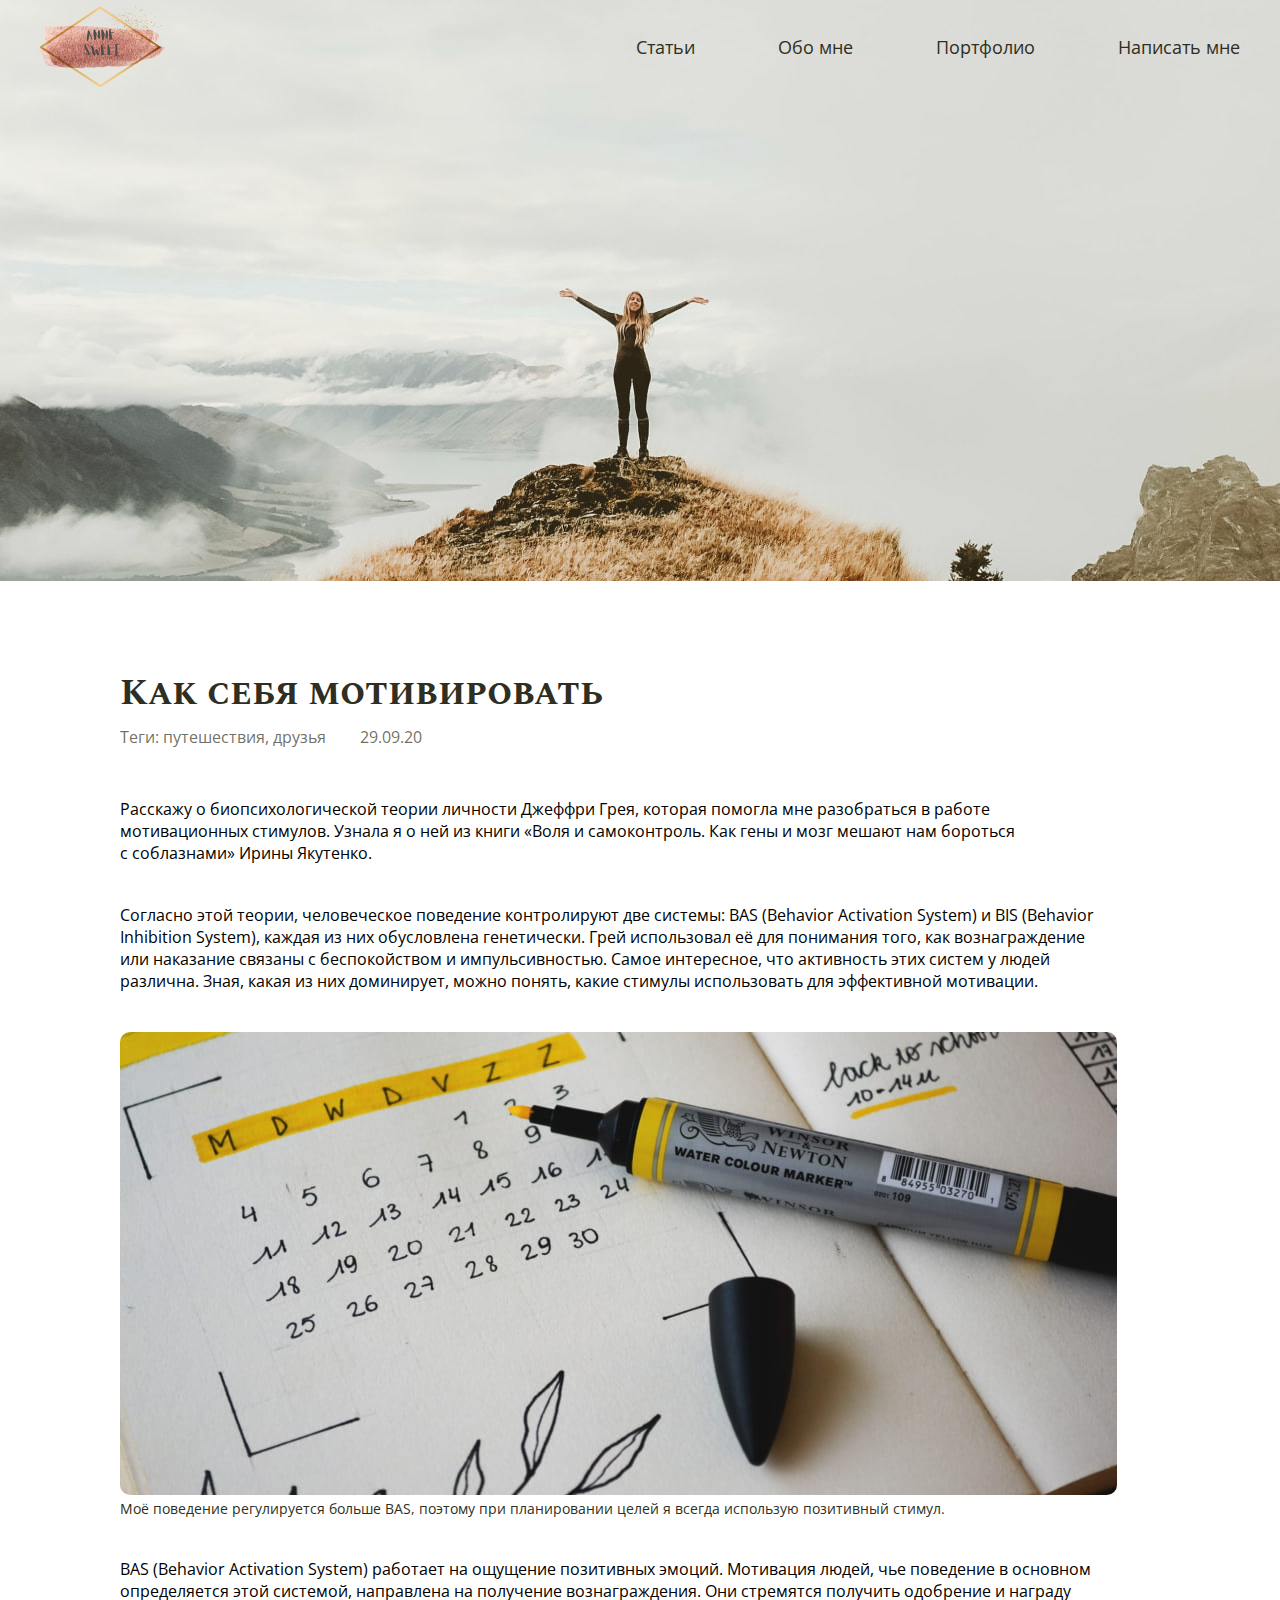
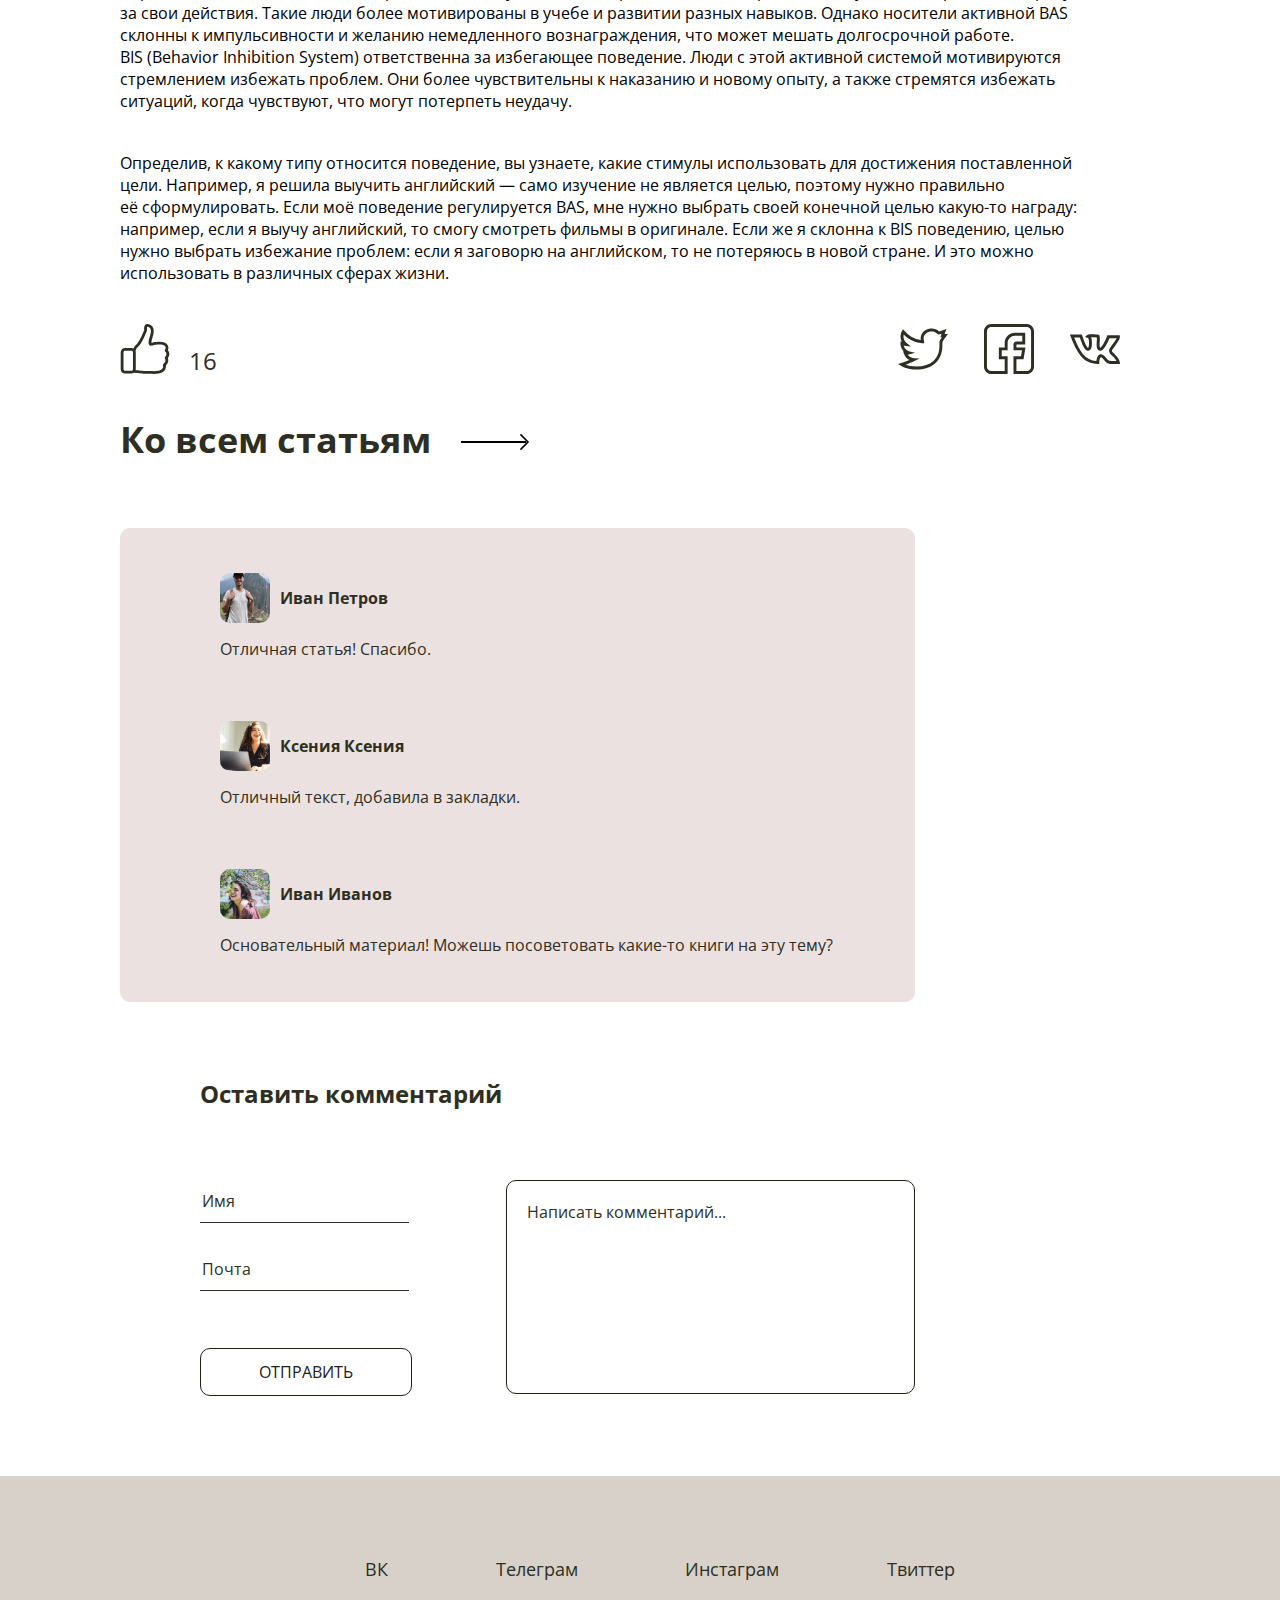
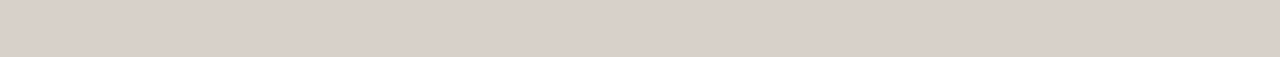
==== commit 730a99a5: "161020" ====
--- a/index2.html
+++ b/index2.html
@@ -46,7 +46,7 @@
           <span class="undertitle">
             Теги: путешествия, друзья
           </span>
-          <time datetime="2020.09.29" class="undertitle">
+          <time datetime="2020-09-29" class="undertitle">
             29.09.20
           </time>
         </div>
@@ -110,8 +110,8 @@
         </div>
       </div>
       <div class="main__underfoot__wrapper-2">
-        <h2 class="main__foot__title">Ко всем статьям</h2>
         <a href="index.html#first__section" class="arrow__link">
+          Ко всем статьям
           <div class="arrow"></div>
         </a>
       </div>
@@ -157,18 +157,19 @@
                 <label for="name-field" class="main__form__title">
                   Ваше имя
                 </label>
-                <input type="text" name="name" id="name-field" class="input-2 input-name" placeholder="Имя">
+                <input type="text" name="name" id="name-field" class="input-2 input-name" placeholder="Имя" required>
                 <label for="login-field" class="main__form__title">
                   Почта
                 </label><br>
-                <input type="text" name="login" id="login-field" class="input-2 input-login" placeholder="Почта">
+                <input type="text" name="login" id="login-field" class="input-2 input-login" placeholder="Почта"
+                  required>
               </div>
               <div class="input__wrap-2 last__input__wrap-2">
                 <label for="comment-field" class="main__form__title">
                   Сообщение
                 </label>
                 <textarea maxlength="200" minlength="10" rows="10" name="comment" id="comment-field"
-                  class="big__input-2" placeholder="Написать комментарий..."></textarea>
+                  class="big__input-2" placeholder="Написать комментарий..." required></textarea>
               </div>
             </div>
             <div class="submit__wrap-2">
--- a/styles/style.css
+++ b/styles/style.css
@@ -55,6 +55,7 @@
 }
 .main__comment__wrapper {
   width: 795px;
+  margin-top: 100px;
 }
 
 .comment-img {
@@ -221,23 +222,35 @@
   border: none;
   background-color: white;
   cursor: pointer;
-  background-image: url(../image/like.svg);
+  background: url(../image/like.svg) no-repeat center;
   width: 50px;
   height: 50px;
 }
-.arrow {
- position: relative;
- border-top: 2px solid black;
- height: 0;
+.arrow__link {
+  font-family: "Open Sans";
+  font-weight: bold;
+  font-size: 36px;
+  color: #2E2F22;
+  text-decoration: none;
+  position: relative;
+  display: inline-block;
+  padding-right: 90px;
+  margin-top: 37px;
+}
+.arrow:before {
+ position: absolute;
+ content: "";
+ background-color:  black;
+ height: 2px;
  width: 65px;
- margin-top: 58px;
- margin-left: 25px;
-}
-.arrow:after {
+ top: 200%;
+ left: 85%;
+}
+.arrow__link:after {
   position: absolute;
   content: "";
-  top: -7px;
-  right: 0px;
+  top: 162%;
+  left: 395px;
   width: 10px;
   height: 10px;
   border-radius: 10%;
@@ -271,12 +284,7 @@
   flex-wrap: no-wrap;
   justify-content: space-between;
 }
-.main__foot__title {
-  font-family: "Open Sans";
-  font-weight: bold;
-  font-size: 36px;
-  color: #2E2F22;
-}
+
 .big__underpage {
   font-family: "Open Sans";
   font-size: 16px;
@@ -359,25 +367,38 @@
   border-radius: 10px;
 }
 .wrapper__portfolio__text {
-  position: absolute;
   text-align: center;
-  top: 40%;
-  transform: translate(-50%, -40%);
-  left: 50%;
-  width: 387px;
+  margin-top: 140px;
+  width: 387px;
+  height: auto;
 }
 .wrapper__portfolio__text2 {
-  position: absolute;
   text-align: center;
-  top: 50%;
-  transform: translate(-50%, -50%);
-  left: 50%;
-  width: 387px;
+  margin-top: 140px;
+  width: 387px;
+  height: auto;
   color: white;
 }
 .portfolio__body__articles {
   width: 387px;
-  position: relative;
+  background: url(../image/first-blog.jpg) no-repeat center;
+  filter: drop-shadow(2px 2px 4px rgba(0, 0, 0, 0.15));
+  height: 525px;
+  border-radius: 10px;
+}
+.post-2 {
+  width: 387px;
+  background: url(../image/second-blog.jpg) no-repeat center;
+  filter: drop-shadow(2px 2px 4px rgba(0, 0, 0, 0.15));
+  height: 525px;
+  border-radius: 10px;
+}
+.post-3 {
+  width: 387px;
+  background: url(../image/third-blog.jpg) no-repeat center;
+  filter: drop-shadow(2px 2px 4px rgba(0, 0, 0, 0.15));
+  height: 525px;
+  border-radius: 10px;
 }
 .portfolio__body__title4 {
   font-family: "Spectral SC";
@@ -568,7 +589,7 @@
   text-decoration: none;
 }
 .added {
-  background-color: black;
+ background: url(../image/like-2.svg) no-repeat center;
 }
 .comment-list {
   list-style: none;
@@ -580,4 +601,17 @@
   justify-content: space-between;
   flex-wrap: nowrap;
   width: 840px;
+}
+.select-label {
+  position: absolute;
+  right: 10%;
+  width: 1px;
+  height: 1px;
+  margin: -1px;
+  padding: 0;
+  overflow: hidden;
+  white-space: nowrap;
+  border: 0;
+  clip: rect(0 0 0 0);
+  clip-path: inset(100%)
 }